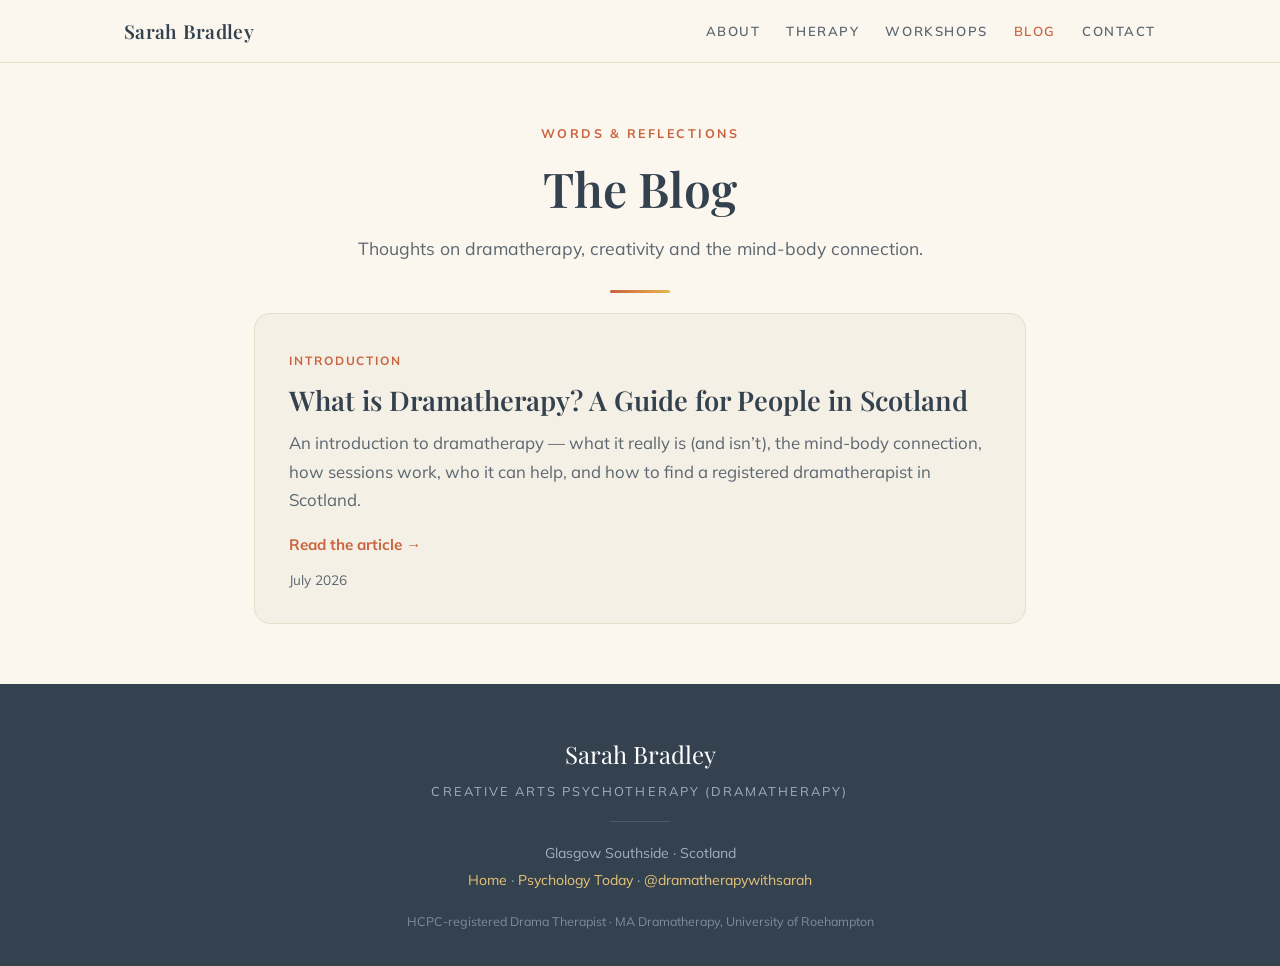
==== blog/index.html @ 3bedbf09 "Initial commit: Sarah Bradley dramatherapy site + blog Static one-page site with hand-drawn illustra" ====
<!DOCTYPE html>
<html lang="en-GB">
<head>
<meta charset="UTF-8">
<meta name="viewport" content="width=device-width, initial-scale=1.0">
<title>Blog | Sarah Bradley — Creative Arts Psychotherapy (Dramatherapy)</title>
<meta name="description" content="Words and reflections on dramatherapy, creative arts psychotherapy and the mind-body connection, from Sarah Bradley in Glasgow.">
<meta name="theme-color" content="#FBF6EE">
<link rel="icon" href="/favicon.svg" type="image/svg+xml">
<link rel="canonical" href="https://dramatherapywithsarah.co.uk/blog/">

<meta property="og:type" content="website">
<meta property="og:url" content="https://dramatherapywithsarah.co.uk/blog/">
<meta property="og:site_name" content="Dramatherapy with Sarah">
<meta property="og:title" content="Blog — Sarah Bradley, Dramatherapy">
<meta property="og:description" content="Words and reflections on dramatherapy and the mind-body connection.">
<meta property="og:locale" content="en_GB">

<link rel="preconnect" href="https://fonts.googleapis.com">
<link rel="preconnect" href="https://fonts.gstatic.com" crossorigin>
<link href="https://fonts.googleapis.com/css2?family=Playfair+Display:wght@500;600;700&family=Mulish:wght@300;400;500;600;700&display=swap" rel="stylesheet">
<link rel="stylesheet" href="/assets/blog.css">
</head>

<body>

<!-- ============ NAV ============ -->
<nav>
  <div class="wrap">
    <a class="nav-name" href="/">Sarah Bradley</a>
    <div class="nav-links">
      <a class="hide-xs" href="/#about">About</a>
      <a class="hide-xs" href="/#therapy">Therapy</a>
      <a class="hide-xs" href="/#workshops">Workshops</a>
      <a href="/blog/" class="active">Blog</a>
      <a href="/#contact">Contact</a>
    </div>
  </div>
</nav>

<!-- ============ HEADER ============ -->
<header class="blog-head">
  <div class="wrap">
    <div class="eyebrow">Words &amp; reflections</div>
    <h1>The Blog</h1>
    <p class="sub">Thoughts on dramatherapy, creativity and the mind-body connection.</p>
    <div class="dot-rule"></div>
  </div>
</header>

<!-- ============ POST LIST ============ -->
<main class="post-list">

  <a class="post-card" href="/blog/what-is-dramatherapy">
    <span class="cat">Introduction</span>
    <h2>What is Dramatherapy? A Guide for People in Scotland</h2>
    <p>
      An introduction to dramatherapy &mdash; what it really is (and isn&rsquo;t), the
      mind-body connection, how sessions work, who it can help, and how to find a registered
      dramatherapist in Scotland.
    </p>
    <span class="more">Read the article &rarr;</span>
    <div class="pdate">July 2026</div>
  </a>

</main>

<!-- ============ FOOTER ============ -->
<footer style="margin-top:60px;">
  <div class="wrap">
    <div class="fname">Sarah Bradley</div>
    <div class="ftitle">Creative Arts Psychotherapy (Dramatherapy)</div>
    <div class="frule"></div>
    <div class="fmeta">
      Glasgow Southside &middot; Scotland<br>
      <a href="/">Home</a> &middot;
      <a href="https://www.psychologytoday.com/gb/counselling/sarah-bradley-glasgow/1668733" target="_blank" rel="noopener">Psychology Today</a> &middot;
      <a href="https://www.instagram.com/dramatherapywithsarah" target="_blank" rel="noopener">@dramatherapywithsarah</a>
    </div>
    <div class="hcpc">HCPC-registered Drama Therapist &middot; MA Dramatherapy, University of Roehampton</div>
  </div>
</footer>

</body>
</html>
---- assets/blog.css ----
/* ===========================================================
   Shared styles for Sarah Bradley blog pages
   (base tokens mirror the homepage so everything stays on-brand)
   =========================================================== */

:root{
  --cream:        #FBF6EE;
  --cream-deep:   #F4ECDE;
  --card:         #F5F0E6;
  --card-line:    #E7DECB;
  --ink:          #34424F;
  --ink-soft:     #5B6670;
  --terracotta:   #C8643F;
  --mustard:      #E6B54E;
  --mustard-soft: #F1D48A;
  --sage:         #8DA67E;
  --blue:         #7FA8C9;
  --pink:         #D98C9A;
}

*{ box-sizing:border-box; }
html{ scroll-behavior:smooth; }
body{
  margin:0;
  font-family:'Mulish', -apple-system, BlinkMacSystemFont, 'Segoe UI', sans-serif;
  color:var(--ink);
  background:var(--cream);
  line-height:1.7;
  -webkit-font-smoothing:antialiased;
  text-rendering:optimizeLegibility;
}
h1,h2,h3{ font-family:'Playfair Display', Georgia, serif; font-weight:600; color:var(--ink); line-height:1.25; }
a{ color:var(--terracotta); }
img{ max-width:100%; display:block; }
.wrap{ max-width:1080px; margin:0 auto; padding:0 24px; }

/* ---------- Nav ---------- */
nav{
  position:sticky; top:0; z-index:50;
  background:rgba(251,246,238,.88);
  backdrop-filter:blur(8px);
  border-bottom:1px solid var(--card-line);
}
nav .wrap{ display:flex; align-items:center; justify-content:space-between; height:62px; }
.nav-name{ font-family:'Playfair Display',serif; font-size:1.2rem; font-weight:600; letter-spacing:.3px; color:var(--ink); text-decoration:none; }
.nav-links{ display:flex; gap:26px; }
.nav-links a{
  color:var(--ink-soft); text-decoration:none; font-size:.82rem;
  letter-spacing:.12em; text-transform:uppercase; font-weight:600; transition:color .2s;
}
.nav-links a:hover, .nav-links a.active{ color:var(--terracotta); }
@media(max-width:680px){ .nav-links{ gap:16px; } .nav-links a{ font-size:.72rem; letter-spacing:.08em; } }
@media(max-width:460px){ .nav-links a.hide-xs{ display:none; } }

/* ---------- Buttons ---------- */
.btn{
  display:inline-block; background:var(--mustard-soft); color:var(--ink);
  padding:14px 30px; border-radius:40px; text-decoration:none;
  font-weight:700; font-size:.95rem; border:1px solid #e8c878;
  transition:transform .15s ease, box-shadow .2s ease, background .2s;
}
.btn:hover{ transform:translateY(-2px); box-shadow:0 8px 22px rgba(200,100,63,.18); background:#efce7d; }
.btn-outline{ background:transparent; border:1.5px solid var(--terracotta); color:var(--terracotta); }
.btn-outline:hover{ background:var(--terracotta); color:#fff; }

/* ---------- Blog header ---------- */
.blog-head{ padding:60px 0 10px; text-align:center; position:relative; }
.eyebrow{
  font-size:.78rem; letter-spacing:.2em; text-transform:uppercase;
  color:var(--terracotta); font-weight:700; margin-bottom:14px;
}
.blog-head h1{ font-size:clamp(2rem,5vw,3rem); margin:0 auto; max-width:16ch; }
.blog-head .sub{ color:var(--ink-soft); font-size:1.1rem; margin-top:16px; }
.post-meta{ color:var(--ink-soft); font-size:.9rem; margin-top:18px; letter-spacing:.02em; }
.dot-rule{ width:60px; height:3px; border-radius:3px; margin:26px auto 0;
  background:linear-gradient(90deg,var(--terracotta),var(--mustard)); }

/* ---------- Article prose ---------- */
.prose{ max-width:720px; margin:0 auto; padding:20px 24px 10px; }
.prose h2{ font-size:1.6rem; margin:44px 0 14px; }
.prose h3{ font-size:1.15rem; margin:30px 0 10px; font-family:'Mulish',sans-serif; font-weight:700; letter-spacing:.02em; }
.prose p{ font-size:1.12rem; color:#414c56; margin:0 0 18px; }
.prose ul{ margin:0 0 20px; padding:0; list-style:none; }
.prose ul li{ position:relative; padding-left:26px; margin-bottom:9px; font-size:1.08rem; color:#414c56; }
.prose ul li::before{ content:""; position:absolute; left:2px; top:11px; width:9px; height:9px; border-radius:50%; background:var(--sage); opacity:.6; }
.prose a{ color:var(--terracotta); text-decoration:underline; text-underline-offset:2px; }
.prose a:hover{ color:#a44e2e; }
.lead-para{ font-size:1.22rem !important; color:var(--ink) !important; }

/* pull quote */
.pullquote{
  border-left:3px solid var(--mustard); background:var(--cream-deep);
  border-radius:0 12px 12px 0; padding:22px 26px; margin:34px 0;
  font-family:'Playfair Display',serif; font-size:1.35rem; font-style:italic;
  color:var(--ink); line-height:1.4;
}

/* further reading box */
.reading{ background:var(--card); border:1px solid var(--card-line); border-radius:14px; padding:28px 30px; margin:34px 0; }
.reading h3{ margin-top:0; }
.reading h4{ font-size:.8rem; letter-spacing:.14em; text-transform:uppercase; color:var(--terracotta); margin:22px 0 12px; }
.reading ul{ list-style:none; margin:0; padding:0; }
.reading li{ padding-left:0; margin-bottom:16px; }
.reading li::before{ display:none; }
.reading .src{ font-weight:700; color:var(--ink); }
.reading .desc{ display:block; font-size:.98rem; color:var(--ink-soft); margin-top:3px; }
.reading a.visit{ font-size:.85rem; font-weight:600; text-decoration:none; color:var(--terracotta); }
.reading a.visit:hover{ text-decoration:underline; }

/* back link + post CTA */
.back-link{ display:inline-block; margin:0 0 6px; font-size:.85rem; font-weight:600; letter-spacing:.06em; text-transform:uppercase; color:var(--ink-soft); text-decoration:none; }
.back-link:hover{ color:var(--terracotta); }
.post-cta{ background:var(--cream-deep); text-align:center; padding:56px 24px; margin-top:40px; }
.post-cta h2{ font-size:1.8rem; margin:0 0 12px; }
.post-cta p{ color:var(--ink-soft); max-width:520px; margin:0 auto 24px; }

/* ---------- Blog listing cards ---------- */
.post-list{ max-width:820px; margin:10px auto 0; padding:0 24px; }
.post-card{
  display:block; background:var(--card); border:1px solid var(--card-line);
  border-radius:16px; padding:32px 34px; margin-bottom:24px; text-decoration:none;
  transition:transform .2s ease, box-shadow .25s ease;
}
.post-card:hover{ transform:translateY(-4px); box-shadow:0 16px 34px rgba(52,66,79,.08); }
.post-card .cat{ font-size:.75rem; letter-spacing:.16em; text-transform:uppercase; color:var(--terracotta); font-weight:700; }
.post-card h2{ font-size:1.7rem; margin:10px 0 12px; color:var(--ink); }
.post-card p{ color:var(--ink-soft); margin:0 0 16px; font-size:1.05rem; }
.post-card .more{ color:var(--terracotta); font-weight:700; font-size:.95rem; }
.post-card .pdate{ color:var(--ink-soft); font-size:.85rem; margin-top:10px; }

/* ---------- Footer ---------- */
footer{ background:var(--ink); color:#d8dee4; padding:50px 0 34px; text-align:center; margin-top:0; }
footer .fname{ font-family:'Playfair Display',serif; font-size:1.5rem; color:#fff; }
footer .ftitle{ font-size:.8rem; letter-spacing:.16em; text-transform:uppercase; color:#9fb0bd; margin-top:6px; }
footer .frule{ width:60px; height:1px; background:#4a5a68; margin:18px auto; }
footer .fmeta{ font-size:.88rem; color:#9fb0bd; line-height:1.9; }
footer a{ color:#e9c477; text-decoration:none; }
footer a:hover{ text-decoration:underline; }
footer .hcpc{ font-size:.78rem; color:#7d8d9a; margin-top:18px; }
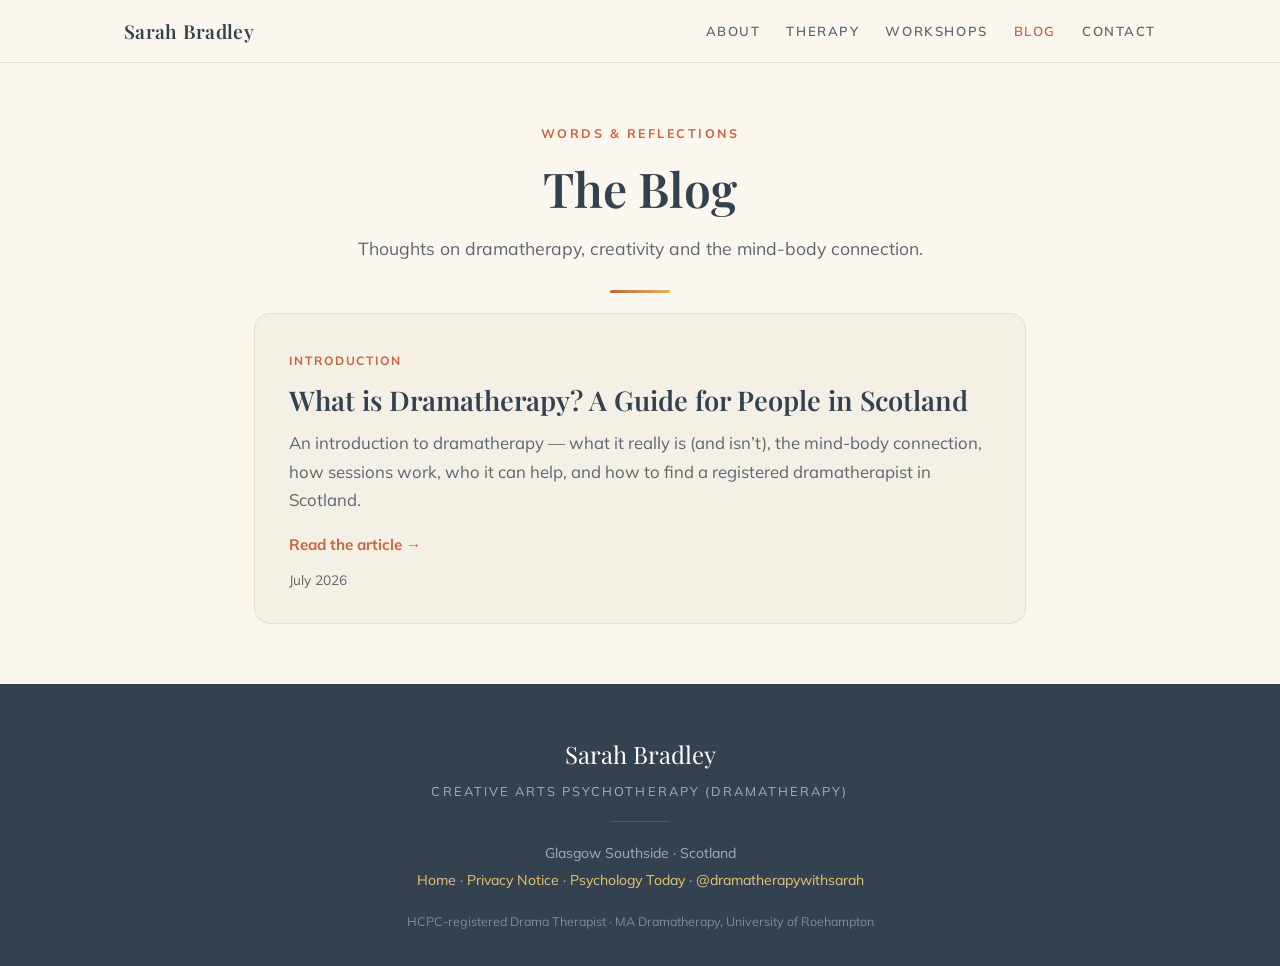
==== commit a6e52f28: "Add privacy notice page and data protection section - New /privacy/ page with full UK GDPR privacy n" ====
--- a/blog/index.html
+++ b/blog/index.html
@@ -28,10 +28,13 @@
 <nav>
   <div class="wrap">
     <a class="nav-name" href="/">Sarah Bradley</a>
-    <div class="nav-links">
-      <a class="hide-xs" href="/#about">About</a>
-      <a class="hide-xs" href="/#therapy">Therapy</a>
-      <a class="hide-xs" href="/#workshops">Workshops</a>
+    <button class="nav-toggle" id="navToggle" aria-label="Toggle menu" aria-expanded="false" aria-controls="navLinks">
+      <span></span><span></span><span></span>
+    </button>
+    <div class="nav-links" id="navLinks">
+      <a href="/#about">About</a>
+      <a href="/#therapy">Therapy</a>
+      <a href="/#workshops">Workshops</a>
       <a href="/blog/" class="active">Blog</a>
       <a href="/#contact">Contact</a>
     </div>
@@ -74,6 +77,7 @@
     <div class="fmeta">
       Glasgow Southside &middot; Scotland<br>
       <a href="/">Home</a> &middot;
+      <a href="/privacy/">Privacy Notice</a> &middot;
       <a href="https://www.psychologytoday.com/gb/counselling/sarah-bradley-glasgow/1668733" target="_blank" rel="noopener">Psychology Today</a> &middot;
       <a href="https://www.instagram.com/dramatherapywithsarah" target="_blank" rel="noopener">@dramatherapywithsarah</a>
     </div>
@@ -81,5 +85,21 @@
   </div>
 </footer>
 
+<script>
+  (function(){
+    var t = document.getElementById('navToggle'), n = document.getElementById('navLinks');
+    if(!t || !n) return;
+    t.addEventListener('click', function(){
+      var open = n.classList.toggle('open');
+      t.classList.toggle('open', open);
+      t.setAttribute('aria-expanded', open);
+    });
+    n.querySelectorAll('a').forEach(function(a){
+      a.addEventListener('click', function(){
+        n.classList.remove('open'); t.classList.remove('open'); t.setAttribute('aria-expanded','false');
+      });
+    });
+  })();
+</script>
 </body>
 </html>
--- a/assets/blog.css
+++ b/assets/blog.css
@@ -43,14 +43,31 @@
 }
 nav .wrap{ display:flex; align-items:center; justify-content:space-between; height:62px; }
 .nav-name{ font-family:'Playfair Display',serif; font-size:1.2rem; font-weight:600; letter-spacing:.3px; color:var(--ink); text-decoration:none; }
-.nav-links{ display:flex; gap:26px; }
+.nav-links{ display:flex; gap:26px; align-items:center; }
 .nav-links a{
   color:var(--ink-soft); text-decoration:none; font-size:.82rem;
   letter-spacing:.12em; text-transform:uppercase; font-weight:600; transition:color .2s;
 }
 .nav-links a:hover, .nav-links a.active{ color:var(--terracotta); }
-@media(max-width:680px){ .nav-links{ gap:16px; } .nav-links a{ font-size:.72rem; letter-spacing:.08em; } }
-@media(max-width:460px){ .nav-links a.hide-xs{ display:none; } }
+/* hamburger (mobile only) */
+.nav-toggle{ display:none; background:none; border:0; cursor:pointer; padding:6px; margin:-6px; }
+.nav-toggle span{ display:block; width:24px; height:2px; background:var(--ink); border-radius:2px; transition:transform .25s ease, opacity .2s ease; }
+.nav-toggle span + span{ margin-top:5px; }
+.nav-toggle.open span:nth-child(1){ transform:translateY(7px) rotate(45deg); }
+.nav-toggle.open span:nth-child(2){ opacity:0; }
+.nav-toggle.open span:nth-child(3){ transform:translateY(-7px) rotate(-45deg); }
+@media(max-width:680px){
+  .nav-toggle{ display:block; }
+  .nav-links{
+    position:absolute; top:62px; left:0; right:0;
+    flex-direction:column; gap:0; align-items:stretch;
+    background:var(--cream); border-bottom:1px solid var(--card-line);
+    box-shadow:0 10px 20px rgba(52,66,79,.06);
+    max-height:0; overflow:hidden; transition:max-height .3s ease;
+  }
+  .nav-links.open{ max-height:360px; }
+  .nav-links a{ padding:15px 24px; text-align:center; font-size:.9rem; letter-spacing:.08em; border-top:1px solid var(--card-line); }
+}
 
 /* ---------- Buttons ---------- */
 .btn{
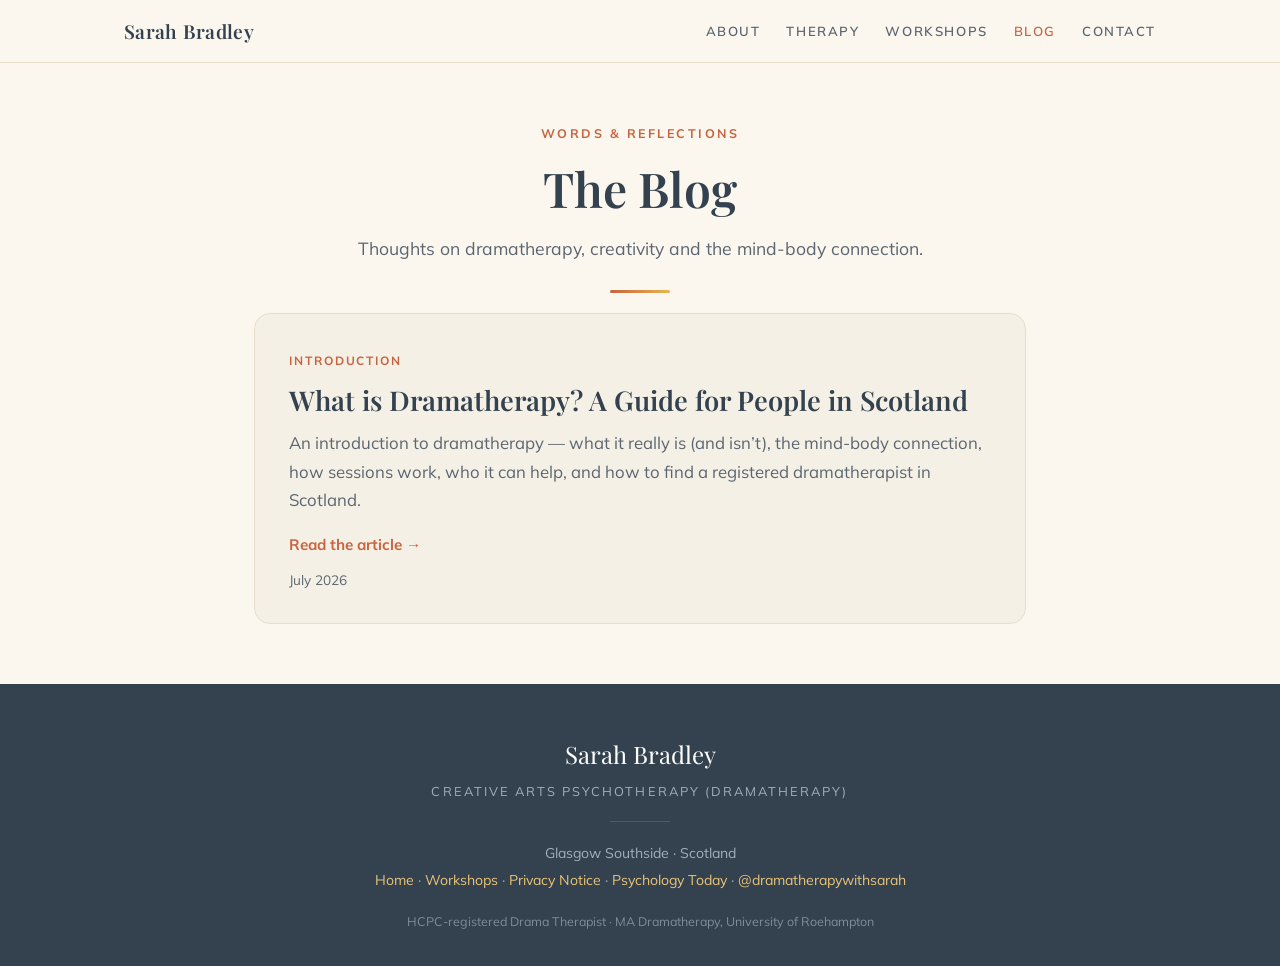
==== commit 3c6b1041: "Add workshops page with self-archiving listings - /workshops/ page: Upcoming and Past zones; cards s" ====
--- a/blog/index.html
+++ b/blog/index.html
@@ -34,7 +34,7 @@
     <div class="nav-links" id="navLinks">
       <a href="/#about">About</a>
       <a href="/#therapy">Therapy</a>
-      <a href="/#workshops">Workshops</a>
+      <a href="/workshops/">Workshops</a>
       <a href="/blog/" class="active">Blog</a>
       <a href="/#contact">Contact</a>
     </div>
@@ -77,6 +77,7 @@
     <div class="fmeta">
       Glasgow Southside &middot; Scotland<br>
       <a href="/">Home</a> &middot;
+      <a href="/workshops/">Workshops</a> &middot;
       <a href="/privacy/">Privacy Notice</a> &middot;
       <a href="https://www.psychologytoday.com/gb/counselling/sarah-bradley-glasgow/1668733" target="_blank" rel="noopener">Psychology Today</a> &middot;
       <a href="https://www.instagram.com/dramatherapywithsarah" target="_blank" rel="noopener">@dramatherapywithsarah</a>
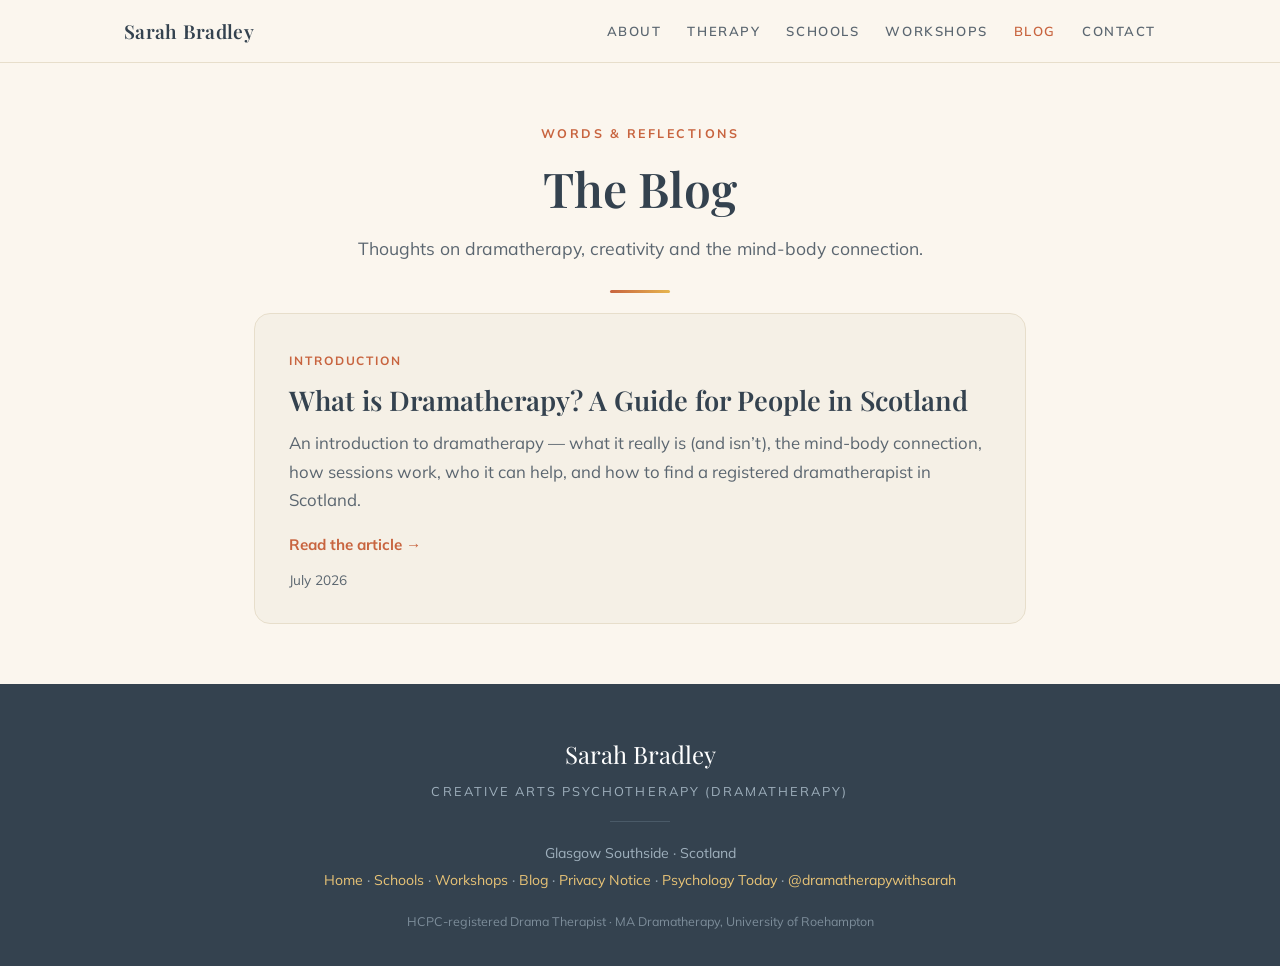
==== commit 011dd294: "Add Dramatherapy in Schools page - /schools/ page with Sarah's supplied copy: intro, how dramatherap" ====
--- a/blog/index.html
+++ b/blog/index.html
@@ -34,6 +34,7 @@
     <div class="nav-links" id="navLinks">
       <a href="/#about">About</a>
       <a href="/#therapy">Therapy</a>
+      <a href="/schools/">Schools</a>
       <a href="/workshops/">Workshops</a>
       <a href="/blog/" class="active">Blog</a>
       <a href="/#contact">Contact</a>
@@ -77,7 +78,9 @@
     <div class="fmeta">
       Glasgow Southside &middot; Scotland<br>
       <a href="/">Home</a> &middot;
+      <a href="/schools/">Schools</a> &middot;
       <a href="/workshops/">Workshops</a> &middot;
+      <a href="/blog/">Blog</a> &middot;
       <a href="/privacy/">Privacy Notice</a> &middot;
       <a href="https://www.psychologytoday.com/gb/counselling/sarah-bradley-glasgow/1668733" target="_blank" rel="noopener">Psychology Today</a> &middot;
       <a href="https://www.instagram.com/dramatherapywithsarah" target="_blank" rel="noopener">@dramatherapywithsarah</a>
--- a/assets/blog.css
+++ b/assets/blog.css
@@ -65,7 +65,7 @@
     box-shadow:0 10px 20px rgba(52,66,79,.06);
     max-height:0; overflow:hidden; transition:max-height .3s ease;
   }
-  .nav-links.open{ max-height:360px; }
+  .nav-links.open{ max-height:480px; }
   .nav-links a{ padding:15px 24px; text-align:center; font-size:.9rem; letter-spacing:.08em; border-top:1px solid var(--card-line); }
 }
 
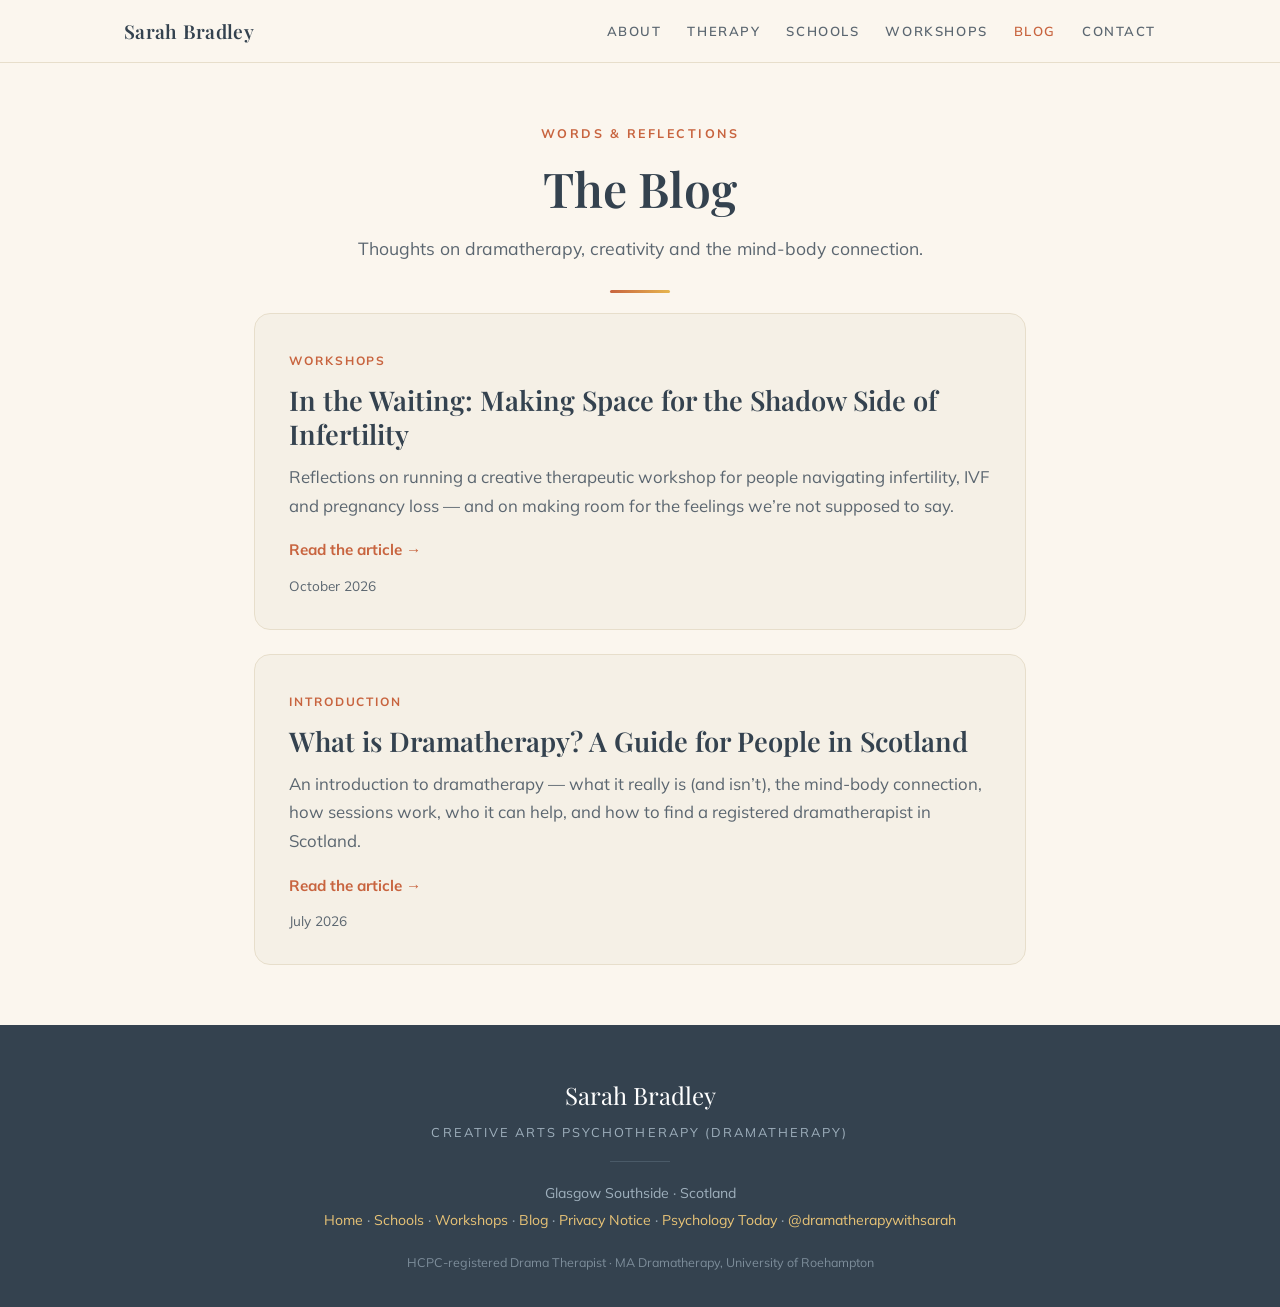
==== commit 2e366c48: "Add blog post: In the Waiting Co-Authored-By: Claude Sonnet 5.5 <noreply@anthropic.com>" ====
--- a/blog/index.html
+++ b/blog/index.html
@@ -55,6 +55,18 @@
 <!-- ============ POST LIST ============ -->
 <main class="post-list">
 
+  <a class="post-card" href="/blog/in-the-waiting">
+    <span class="cat">Workshops</span>
+    <h2>In the Waiting: Making Space for the Shadow Side of Infertility</h2>
+    <p>
+      Reflections on running a creative therapeutic workshop for people navigating infertility,
+      IVF and pregnancy loss &mdash; and on making room for the feelings we&rsquo;re not
+      supposed to say.
+    </p>
+    <span class="more">Read the article &rarr;</span>
+    <div class="pdate">October 2026</div>
+  </a>
+
   <a class="post-card" href="/blog/what-is-dramatherapy">
     <span class="cat">Introduction</span>
     <h2>What is Dramatherapy? A Guide for People in Scotland</h2>
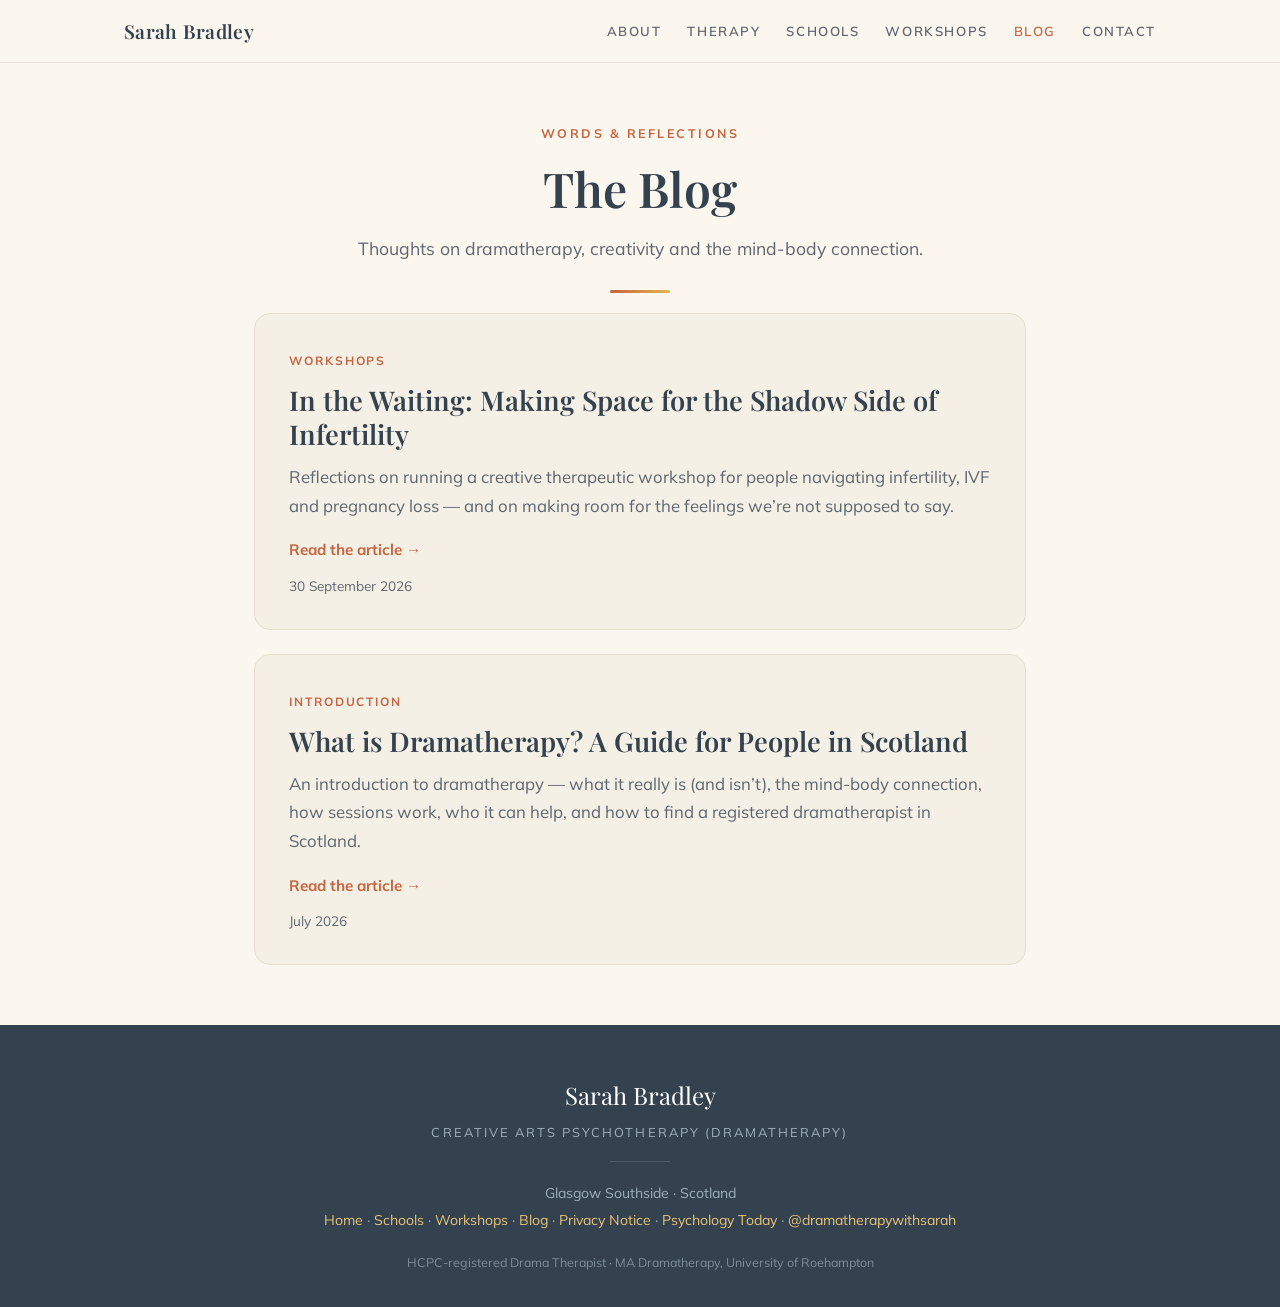
==== commit 39b37d3f: "In the Waiting: set post date to 30 September 2026 Co-Authored-By: Claude Sonnet 5.5 <noreply@anthro" ====
--- a/blog/index.html
+++ b/blog/index.html
@@ -64,7 +64,7 @@
       supposed to say.
     </p>
     <span class="more">Read the article &rarr;</span>
-    <div class="pdate">October 2026</div>
+    <div class="pdate">30 September 2026</div>
   </a>
 
   <a class="post-card" href="/blog/what-is-dramatherapy">
